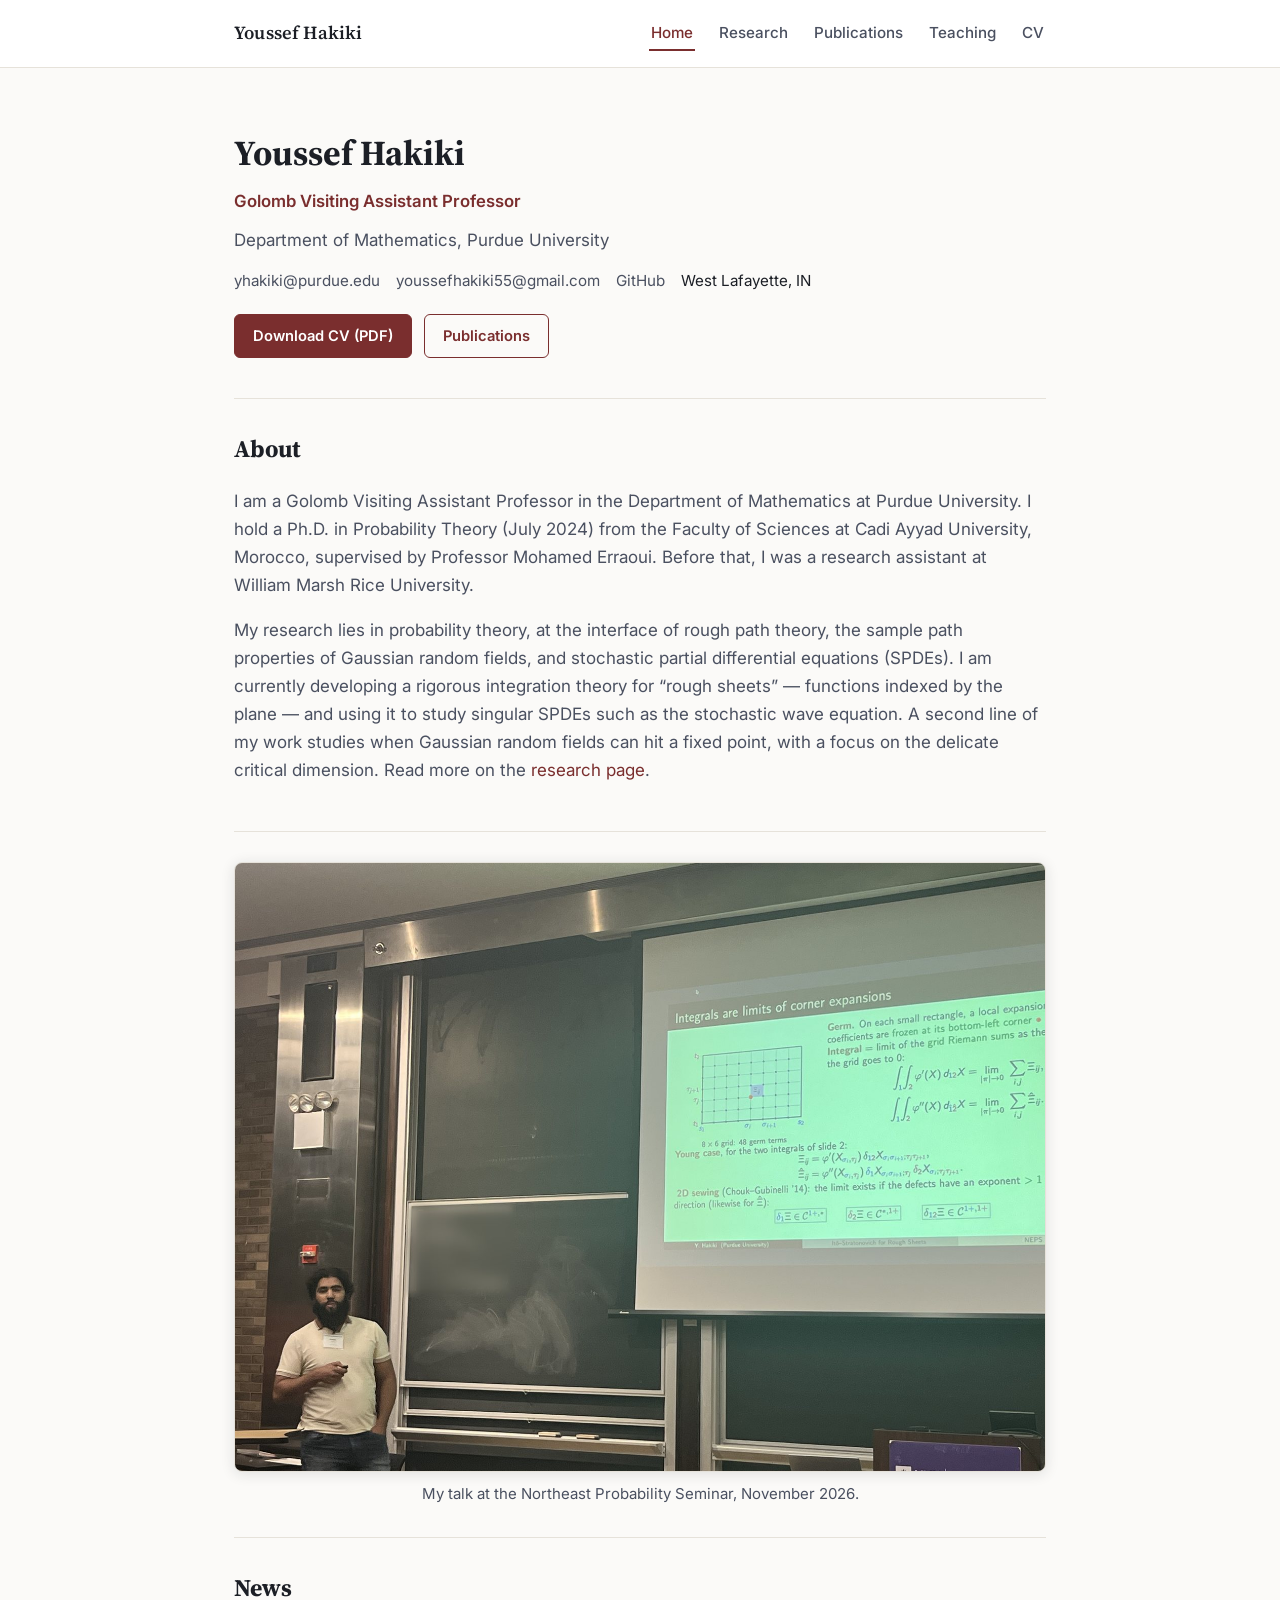
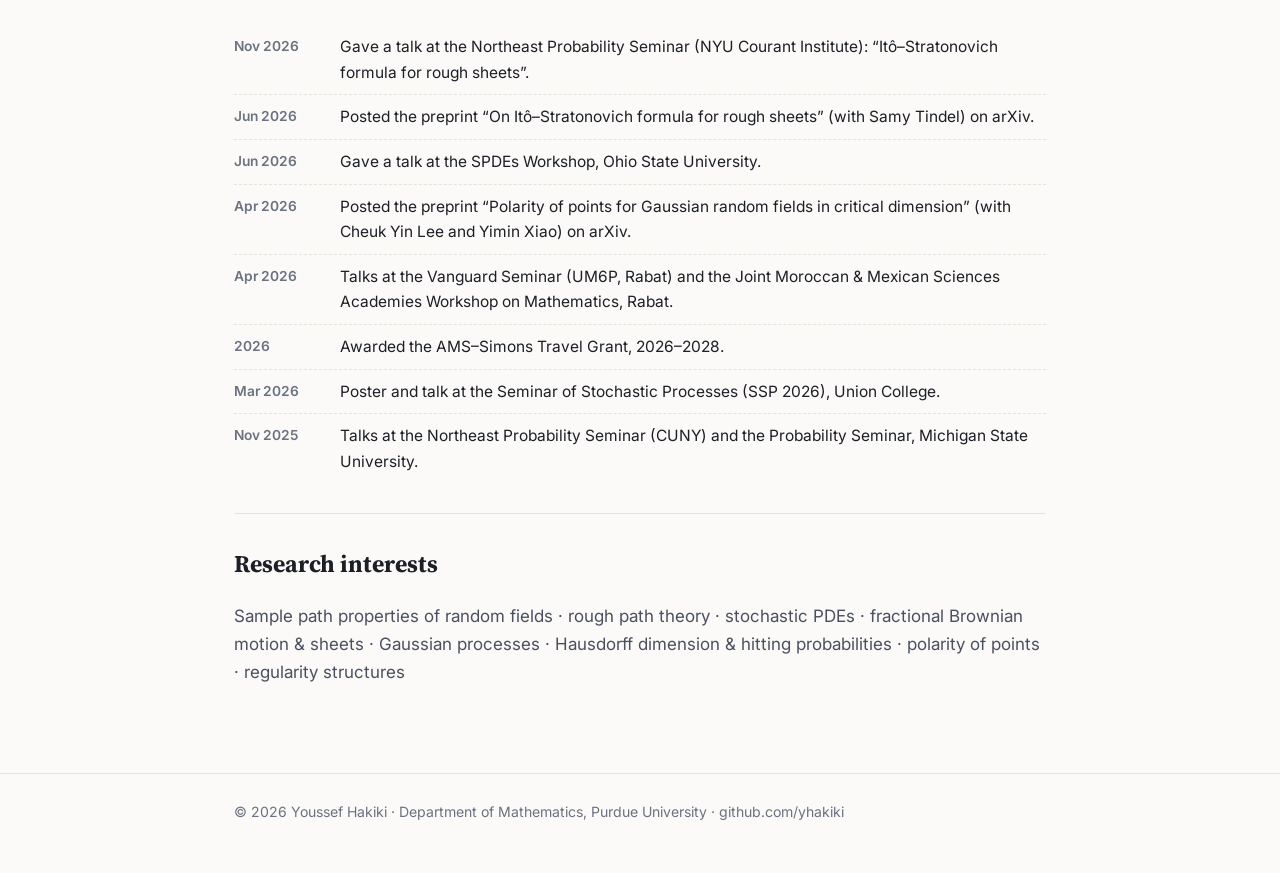
==== index.html @ 175a27c0 "Blur Wi-Fi note in talk photo; list only M. Erraoui as advisor on home and CV pages Co-Authored-By: " ====
<!DOCTYPE html>
<html lang="en">
<head>
<meta charset="UTF-8">
<meta name="viewport" content="width=device-width, initial-scale=1.0">
<title>Youssef Hakiki</title>
<meta name="description" content="Youssef Hakiki — Golomb Visiting Assistant Professor, Department of Mathematics, Purdue University. Probability theory: rough paths, Gaussian random fields, stochastic PDEs.">
<link rel="icon" href="data:image/svg+xml,%3Csvg xmlns='http://www.w3.org/2000/svg' viewBox='0 0 100 100'%3E%3Ctext y='.9em' font-size='90'%3E%CE%A9%3C/text%3E%3C/svg%3E">
<link rel="preconnect" href="https://fonts.googleapis.com">
<link rel="preconnect" href="https://fonts.gstatic.com" crossorigin>
<link href="https://fonts.googleapis.com/css2?family=Inter:wght@400;500;600;700&family=Source+Serif+4:wght@500;600;700&display=swap" rel="stylesheet">
<link rel="stylesheet" href="assets/style.css">
</head>
<body> 

<header class="site">
  <div class="nav-inner">
    <div class="name">Youssef Hakiki</div>
    <nav class="links">
      <a href="index.html" class="active">Home</a>
      <a href="research.html">Research</a>
      <a href="publications.html">Publications</a>
      <a href="teaching.html">Teaching</a>
      <a href="cv.html">CV</a>
    </nav>
  </div>
</header>

<div class="wrap">

  <section class="hero">
    <div class="hero-grid">
      <div class="hero-text">
        <h1>Youssef Hakiki</h1>
        <div class="role">Golomb Visiting Assistant Professor</div>
        <div class="institution">Department of Mathematics, Purdue University</div>
        <div class="contact-row">
          <a href="mailto:yhakiki@purdue.edu">yhakiki@purdue.edu</a>
          <a href="mailto:youssefhakiki55@gmail.com">youssefhakiki55@gmail.com</a>
          <a href="https://github.com/yhakiki" target="_blank" rel="noopener">GitHub</a>
          <span>West Lafayette, IN</span>
        </div>
        <div class="btn-row">
          <a class="btn primary" href="assets/CV_Youssef_Hakiki.pdf" target="_blank" rel="noopener">Download CV (PDF)</a>
          <a class="btn ghost" href="publications.html">Publications</a>
        </div>
      </div>
    </div>
  </section>

  <section class="block">
    <h2 class="section-title">About</h2>
    <p>
      I am a Golomb Visiting Assistant Professor in the Department of Mathematics at Purdue
      University. I hold a Ph.D. in Probability Theory (July 2024) from the Faculty of Sciences
      at Cadi Ayyad University, Morocco, supervised by Professor Mohamed Erraoui. Before that, I was a research assistant at William Marsh Rice University.
    </p>
    <p>
      My research lies in probability theory, at the interface of rough path theory, the sample
      path properties of Gaussian random fields, and stochastic partial differential equations
      (SPDEs). I am currently developing a rigorous integration theory for &ldquo;rough
      sheets&rdquo; &mdash; functions indexed by the plane &mdash; and using it to study singular
      SPDEs such as the stochastic wave equation. A second line of my work studies when Gaussian
      random fields can hit a fixed point, with a focus on the delicate critical dimension.
      Read more on the <a href="research.html">research page</a>.
    </p>
  </section>

  <section class="block">
    <figure class="talk-photo">
      <img src="assets/talk_nepsem_2026.jpg" alt="Youssef Hakiki giving a talk at the Northeast Probability Seminar, with his slides on the It&ocirc;&ndash;Stratonovich formula for rough sheets projected next to him" width="1600" height="1200" loading="lazy">
      <figcaption>My talk at the Northeast Probability Seminar, November 2026.</figcaption>
    </figure>
  </section>

  <section class="block">
    <h2 class="section-title">News</h2>
    <ul class="news">
      <li><span class="date">Nov 2026</span><span>Gave a talk at the Northeast Probability Seminar (NYU Courant Institute): &ldquo;It&ocirc;&ndash;Stratonovich formula for rough sheets&rdquo;.</span></li>
      <li><span class="date">Jun 2026</span><span>Posted the preprint &ldquo;On It&ocirc;&ndash;Stratonovich formula for rough sheets&rdquo; (with Samy Tindel) on arXiv.</span></li>
      <li><span class="date">Jun 2026</span><span>Gave a talk at the SPDEs Workshop, Ohio State University.</span></li>
      <li><span class="date">Apr 2026</span><span>Posted the preprint &ldquo;Polarity of points for Gaussian random fields in critical dimension&rdquo; (with Cheuk Yin Lee and Yimin Xiao) on arXiv.</span></li>
      <li><span class="date">Apr 2026</span><span>Talks at the Vanguard Seminar (UM6P, Rabat) and the Joint Moroccan &amp; Mexican Sciences Academies Workshop on Mathematics, Rabat.</span></li>
      <li><span class="date">2026</span><span>Awarded the AMS&ndash;Simons Travel Grant, 2026&ndash;2028.</span></li>
      <li><span class="date">Mar 2026</span><span>Poster and talk at the Seminar of Stochastic Processes (SSP 2026), Union College.</span></li>
      <li><span class="date">Nov 2025</span><span>Talks at the Northeast Probability Seminar (CUNY) and the Probability Seminar, Michigan State University.</span></li>
    </ul>
  </section>

  <section class="block">
    <h2 class="section-title">Research interests</h2>
    <p>
      Sample path properties of random fields &middot; rough path theory &middot; stochastic
      PDEs &middot; fractional Brownian motion &amp; sheets &middot; Gaussian processes &middot;
      Hausdorff dimension &amp; hitting probabilities &middot; polarity of points &middot;
      regularity structures
    </p>
  </section>

</div>

<footer class="site">
  <div class="wrap">
    &copy; 2026 Youssef Hakiki &middot; Department of Mathematics, Purdue University &middot;
    <a href="https://github.com/yhakiki" target="_blank" rel="noopener">github.com/yhakiki</a>
  </div>
</footer>

</body>
</html>
---- assets/style.css ----
:root {
  --ink: #1c1f26;
  --ink-soft: #4a5060;
  --muted: #6b7280;
  --accent: #7a2e2e;
  --accent-soft: #a34848;
  --bg: #fbfaf8;
  --bg-panel: #ffffff;
  --border: #e6e2da;
  --serif: "Source Serif 4", Georgia, "Times New Roman", serif;
  --sans: "Inter", -apple-system, BlinkMacSystemFont, "Segoe UI", Roboto, Helvetica, Arial, sans-serif;
  --max-w: 860px;
}

* { box-sizing: border-box; }

html { scroll-behavior: smooth; }

body {
  margin: 0;
  background: var(--bg);
  color: var(--ink);
  font-family: var(--sans);
  font-size: 17px;
  line-height: 1.65;
  -webkit-font-smoothing: antialiased;
}

a { color: var(--accent); text-decoration: none; }
a:hover { text-decoration: underline; }

.wrap {
  max-width: var(--max-w);
  margin: 0 auto;
  padding: 0 24px;
}

/* ---- Header / nav ---- */
header.site {
  border-bottom: 1px solid var(--border);
  background: var(--bg-panel);
  position: sticky;
  top: 0;
  z-index: 10;
}

.nav-inner {
  max-width: var(--max-w);
  margin: 0 auto;
  padding: 16px 24px;
  display: flex;
  align-items: center;
  justify-content: space-between;
  flex-wrap: wrap;
  gap: 10px;
}

.nav-inner .name {
  font-family: var(--serif);
  font-weight: 600;
  font-size: 1.15rem;
  color: var(--ink);
  letter-spacing: 0.01em;
}

nav.links {
  display: flex;
  gap: 22px;
  flex-wrap: wrap;
}

nav.links a {
  color: var(--ink-soft);
  font-size: 0.95rem;
  font-weight: 500;
  padding: 4px 2px;
  border-bottom: 2px solid transparent;
}

nav.links a:hover,
nav.links a.active {
  color: var(--accent);
  text-decoration: none;
  border-bottom: 2px solid var(--accent);
}

/* ---- Hero ---- */
.hero {
  padding: 56px 0 40px;
}

.hero-grid {
  display: flex;
  gap: 36px;
  align-items: center;
  flex-wrap: wrap;
}

.hero-photo {
  width: 168px;
  height: 168px;
  border-radius: 50%;
  object-fit: cover;
  border: 3px solid var(--bg-panel);
  box-shadow: 0 2px 14px rgba(28, 31, 38, 0.12);
  flex-shrink: 0;
  background: #eee3d8;
}

.hero-text h1 {
  font-family: var(--serif);
  font-size: 2.2rem;
  margin: 0 0 6px;
  color: var(--ink);
}

.hero-text .role {
  color: var(--accent);
  font-weight: 600;
  font-size: 1.05rem;
  margin-bottom: 10px;
}

.hero-text .institution {
  color: var(--ink-soft);
  margin-bottom: 14px;
}

.contact-row {
  display: flex;
  gap: 16px;
  flex-wrap: wrap;
  font-size: 0.95rem;
}

.contact-row a { color: var(--ink-soft); border-bottom: 1px solid transparent; }
.contact-row a:hover { color: var(--accent); text-decoration: none; border-bottom: 1px solid var(--accent); }

/* ---- Sections ---- */
section.block {
  padding: 30px 0;
  border-top: 1px solid var(--border);
}

section.block:first-of-type { border-top: none; }

h2.section-title {
  font-family: var(--serif);
  font-size: 1.5rem;
  color: var(--ink);
  margin: 0 0 18px;
}

h3.sub-title {
  font-family: var(--serif);
  font-size: 1.15rem;
  color: var(--ink);
  margin: 26px 0 10px;
}

p { color: var(--ink-soft); }

/* ---- News list ---- */
ul.news {
  list-style: none;
  padding: 0;
  margin: 0;
}

ul.news li {
  display: flex;
  gap: 14px;
  padding: 9px 0;
  border-bottom: 1px dashed var(--border);
  font-size: 0.97rem;
}

ul.news li:last-child { border-bottom: none; }

ul.news .date {
  flex-shrink: 0;
  width: 92px;
  color: var(--muted);
  font-size: 0.86rem;
  font-weight: 600;
  padding-top: 1px;
}

/* ---- Buttons ---- */
.btn-row { display: flex; gap: 12px; margin-top: 20px; flex-wrap: wrap; }

.btn {
  display: inline-block;
  padding: 9px 18px;
  border-radius: 6px;
  font-weight: 600;
  font-size: 0.92rem;
  border: 1px solid var(--accent);
}

.btn.primary { background: var(--accent); color: #fff; }
.btn.primary:hover { background: var(--accent-soft); text-decoration: none; }

.btn.ghost { background: transparent; color: var(--accent); }
.btn.ghost:hover { background: #f5ece9; text-decoration: none; }

/* ---- Publication list ---- */
ol.pub-list, ul.plain-list {
  list-style: none;
  margin: 0;
  padding: 0;
}

.pub {
  padding: 16px 0;
  border-bottom: 1px solid var(--border);
}

.pub:last-child { border-bottom: none; }

.pub .pub-title {
  font-weight: 600;
  color: var(--ink);
  margin-bottom: 4px;
}

.pub .pub-meta {
  color: var(--muted);
  font-size: 0.92rem;
  margin-bottom: 6px;
}

.pub .pub-links a {
  font-size: 0.88rem;
  margin-right: 14px;
  font-weight: 600;
}

.tag {
  display: inline-block;
  font-size: 0.72rem;
  font-weight: 700;
  text-transform: uppercase;
  letter-spacing: 0.04em;
  padding: 2px 8px;
  border-radius: 10px;
  margin-right: 8px;
  vertical-align: middle;
}

.tag.preprint { background: #f1e6d8; color: #8a5a1f; }
.tag.published { background: #e4ede2; color: #3f6b3a; }
.tag.accepted { background: #e3e8f3; color: #35508f; }

/* ---- Entry (teaching / education / positions) ---- */
.entry {
  display: flex;
  justify-content: space-between;
  gap: 18px;
  padding: 14px 0;
  border-bottom: 1px solid var(--border);
  flex-wrap: wrap;
}

.entry:last-child { border-bottom: none; }

.entry .entry-main .title { font-weight: 600; color: var(--ink); }
.entry .entry-main .place { color: var(--ink-soft); font-size: 0.95rem; }
.entry .entry-when {
  color: var(--muted);
  font-size: 0.88rem;
  white-space: nowrap;
  padding-top: 2px;
}

/* ---- CV embed ---- */
.cv-embed {
  width: 100%;
  height: 78vh;
  border: 1px solid var(--border);
  border-radius: 8px;
  margin-top: 18px;
  background: #fff;
}

.cv-note {
  font-size: 0.88rem;
  color: var(--muted);
  margin-top: 10px;
}

/* ---- Footer ---- */
footer.site {
  border-top: 1px solid var(--border);
  margin-top: 40px;
  padding: 26px 0 50px;
  color: var(--muted);
  font-size: 0.88rem;
}

footer.site a { color: var(--muted); }
footer.site a:hover { color: var(--accent); }

/* ---- Responsive ---- */
@media (max-width: 600px) {
  .hero-grid { flex-direction: column; align-items: flex-start; text-align: left; }
  .nav-inner { flex-direction: column; align-items: flex-start; }
  nav.links { gap: 14px; }
  .entry { flex-direction: column; gap: 2px; }
}

/* Talk photo on the home page */
.talk-photo { margin: 0; }
.talk-photo img {
  display: block;
  width: 100%;
  height: auto;
  border-radius: 8px;
  border: 1px solid var(--border);
  box-shadow: 0 2px 14px rgba(28, 31, 38, 0.12);
  background: #eee3d8;
}
.talk-photo figcaption {
  margin-top: 10px;
  font-size: 15px;
  color: var(--ink-soft);
  text-align: center;
}
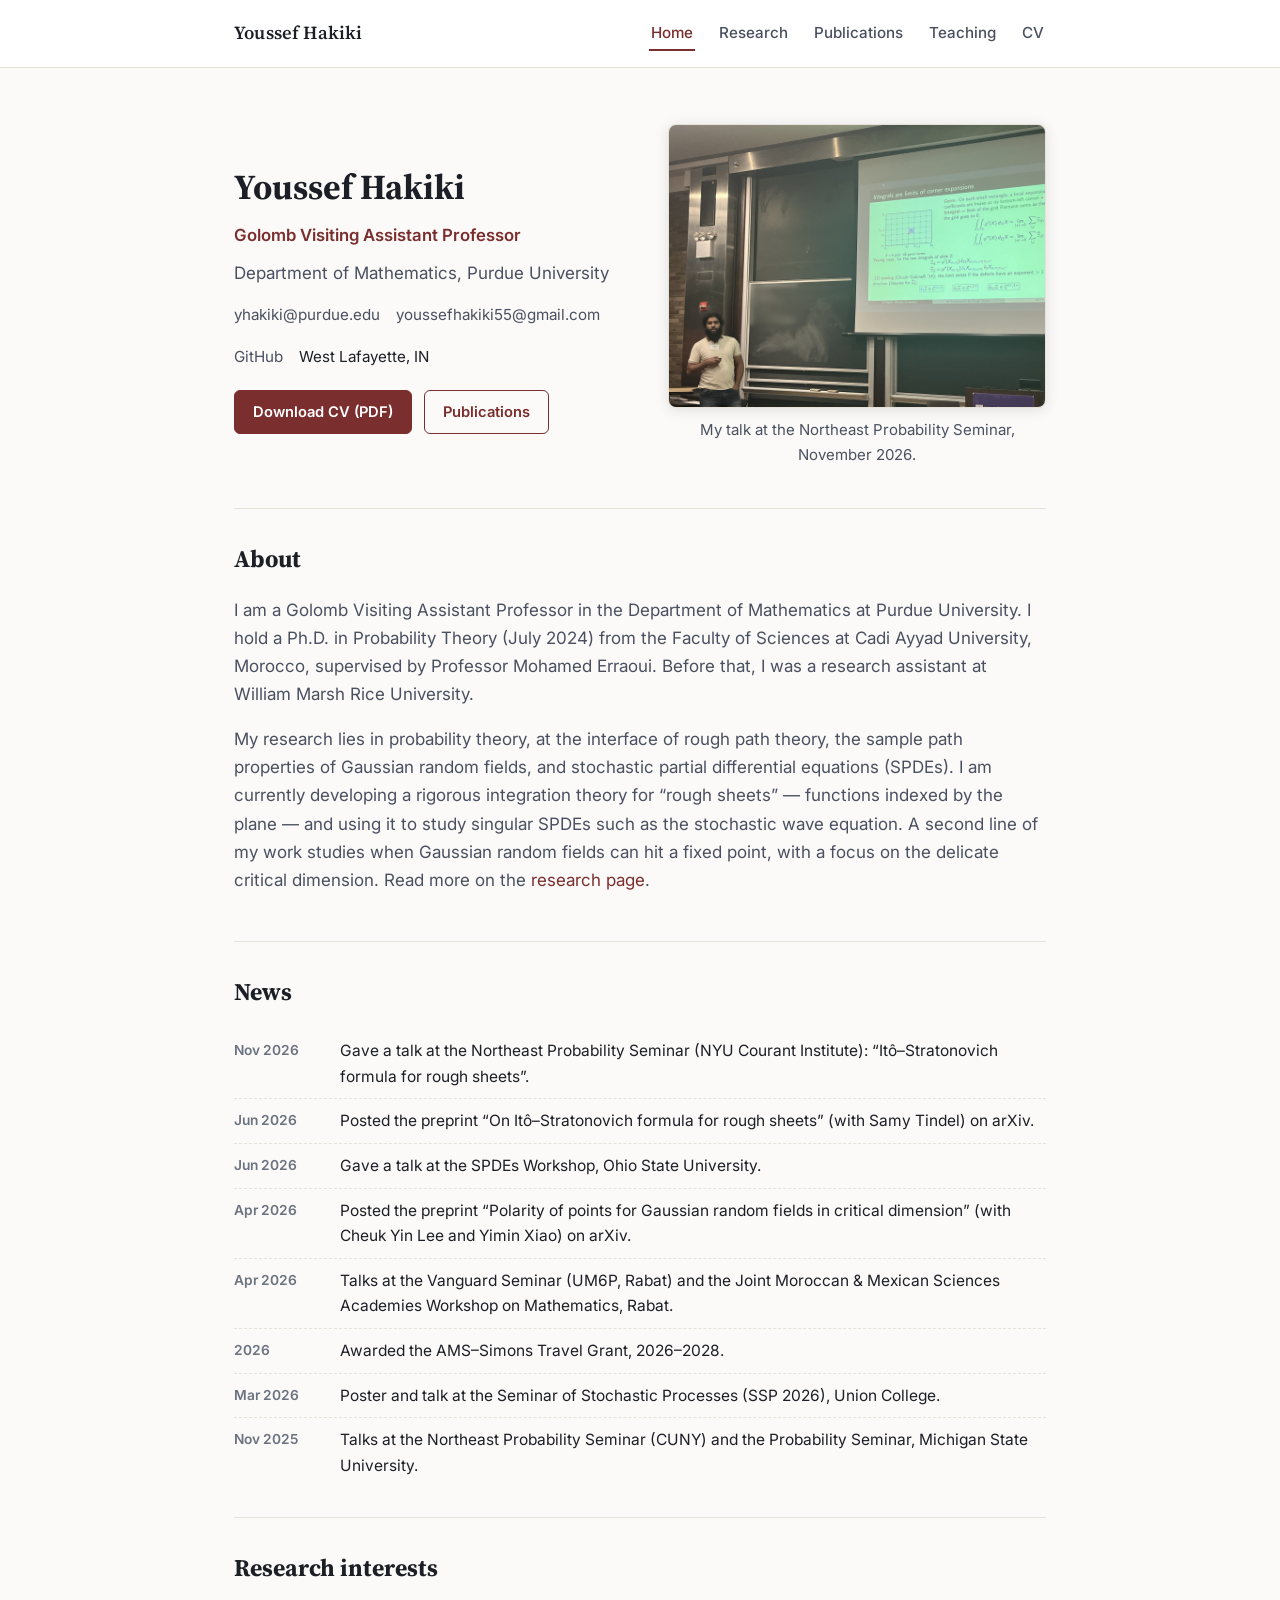
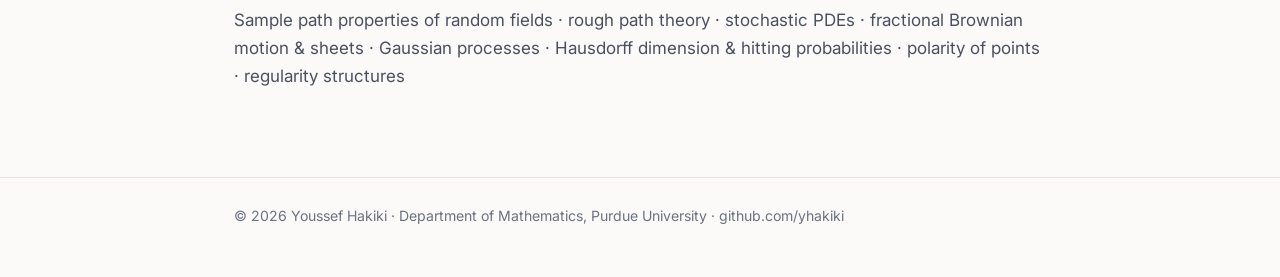
==== commit ee56c2fd: "Move talk photo to the top of the home page; ignore .DS_Store The photo sits beside the name on wide" ====
--- a/index.html
+++ b/index.html
@@ -45,6 +45,10 @@
           <a class="btn ghost" href="publications.html">Publications</a>
         </div>
       </div>
+      <figure class="talk-photo">
+        <img src="assets/talk_nepsem_2026.jpg" alt="Youssef Hakiki giving a talk at the Northeast Probability Seminar, with his slides on the It&ocirc;&ndash;Stratonovich formula for rough sheets projected next to him" width="1600" height="1200" fetchpriority="high">
+        <figcaption>My talk at the Northeast Probability Seminar, November 2026.</figcaption>
+      </figure>
     </div>
   </section>
 
@@ -64,13 +68,6 @@
       random fields can hit a fixed point, with a focus on the delicate critical dimension.
       Read more on the <a href="research.html">research page</a>.
     </p>
-  </section>
-
-  <section class="block">
-    <figure class="talk-photo">
-      <img src="assets/talk_nepsem_2026.jpg" alt="Youssef Hakiki giving a talk at the Northeast Probability Seminar, with his slides on the It&ocirc;&ndash;Stratonovich formula for rough sheets projected next to him" width="1600" height="1200" loading="lazy">
-      <figcaption>My talk at the Northeast Probability Seminar, November 2026.</figcaption>
-    </figure>
   </section>
 
   <section class="block">
--- a/assets/style.css
+++ b/assets/style.css
@@ -309,8 +309,16 @@
   .entry { flex-direction: column; gap: 2px; }
 }
 
-/* Talk photo on the home page */
-.talk-photo { margin: 0; }
+/* Talk photo on the home page: beside the name on wide screens, above it on phones,
+   so it is visible on the first screen without scrolling */
+.hero-text { flex: 1 1 320px; min-width: 0; }
+.talk-photo { margin: 0; flex: 1 1 300px; max-width: 380px; }
+@media (max-width: 600px) {
+  .hero { padding-top: 28px; }
+  .hero-grid { gap: 24px; }
+  .hero-text { flex-basis: auto; }
+  .talk-photo { order: -1; max-width: 100%; width: 100%; flex-basis: auto; }
+}
 .talk-photo img {
   display: block;
   width: 100%;
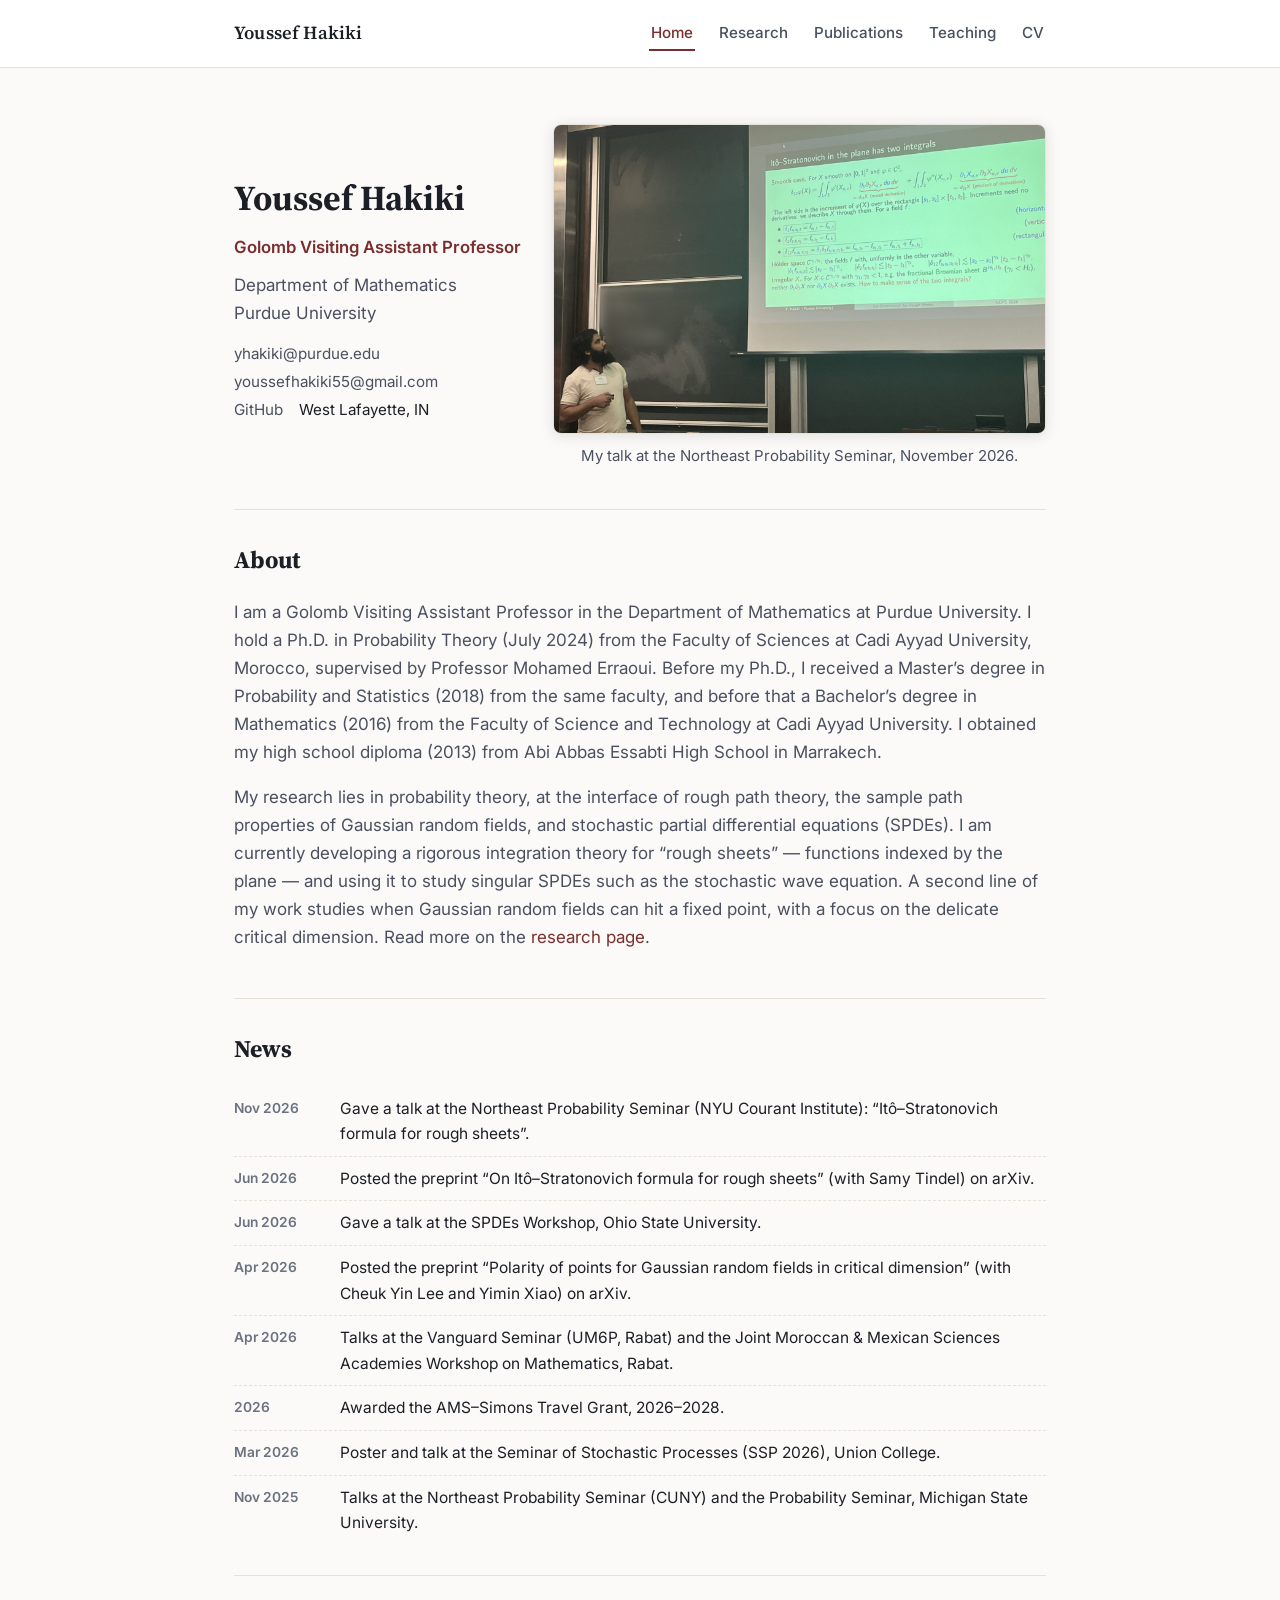
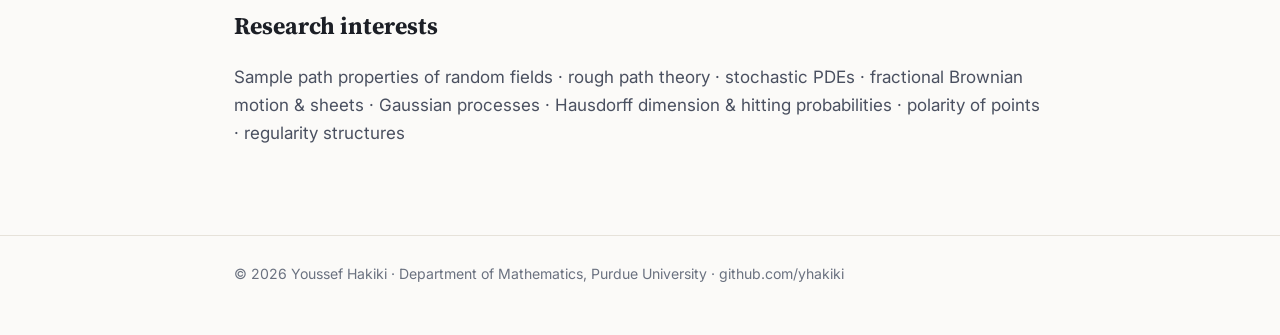
==== commit fe33acf3: "Crop and enlarge home page talk photo; simplify hero text; rewrite About education history Photo cro" ====
--- a/index.html
+++ b/index.html
@@ -33,20 +33,18 @@
       <div class="hero-text">
         <h1>Youssef Hakiki</h1>
         <div class="role">Golomb Visiting Assistant Professor</div>
-        <div class="institution">Department of Mathematics, Purdue University</div>
-        <div class="contact-row">
+        <div class="institution">Department of Mathematics<br>Purdue University</div>
+        <div class="contact-row contact-stack">
           <a href="mailto:yhakiki@purdue.edu">yhakiki@purdue.edu</a>
           <a href="mailto:youssefhakiki55@gmail.com">youssefhakiki55@gmail.com</a>
-          <a href="https://github.com/yhakiki" target="_blank" rel="noopener">GitHub</a>
-          <span>West Lafayette, IN</span>
-        </div>
-        <div class="btn-row">
-          <a class="btn primary" href="assets/CV_Youssef_Hakiki.pdf" target="_blank" rel="noopener">Download CV (PDF)</a>
-          <a class="btn ghost" href="publications.html">Publications</a>
+          <div class="contact-line">
+            <a href="https://github.com/yhakiki" target="_blank" rel="noopener">GitHub</a>
+            <span>West Lafayette, IN</span>
+          </div>
         </div>
       </div>
       <figure class="talk-photo">
-        <img src="assets/talk_nepsem_2026.jpg" alt="Youssef Hakiki giving a talk at the Northeast Probability Seminar, with his slides on the It&ocirc;&ndash;Stratonovich formula for rough sheets projected next to him" width="1600" height="1200" fetchpriority="high">
+        <img src="assets/talk_nepsem_2026.jpg" alt="Youssef Hakiki giving a talk at the Northeast Probability Seminar, with his slides on the It&ocirc;&ndash;Stratonovich formula for rough sheets projected next to him" width="1600" height="1004" fetchpriority="high">
         <figcaption>My talk at the Northeast Probability Seminar, November 2026.</figcaption>
       </figure>
     </div>
@@ -57,7 +55,11 @@
     <p>
       I am a Golomb Visiting Assistant Professor in the Department of Mathematics at Purdue
       University. I hold a Ph.D. in Probability Theory (July 2024) from the Faculty of Sciences
-      at Cadi Ayyad University, Morocco, supervised by Professor Mohamed Erraoui. Before that, I was a research assistant at William Marsh Rice University.
+      at Cadi Ayyad University, Morocco, supervised by Professor Mohamed Erraoui. Before my Ph.D.,
+      I received a Master&rsquo;s degree in Probability and Statistics (2018) from the same faculty,
+      and before that a Bachelor&rsquo;s degree in Mathematics (2016) from the Faculty of Science and
+      Technology at Cadi Ayyad University. I obtained my high school diploma (2013) from Abi Abbas
+      Essabti High School in Marrakech.
     </p>
     <p>
       My research lies in probability theory, at the interface of rough path theory, the sample
--- a/assets/style.css
+++ b/assets/style.css
@@ -311,13 +311,15 @@
 
 /* Talk photo on the home page: beside the name on wide screens, above it on phones,
    so it is visible on the first screen without scrolling */
-.hero-text { flex: 1 1 320px; min-width: 0; }
-.talk-photo { margin: 0; flex: 1 1 300px; max-width: 380px; }
-@media (max-width: 600px) {
+.hero-grid { flex-wrap: nowrap; gap: 32px; }
+.hero-text { flex: 0 0 auto; }
+.talk-photo { margin: 0; flex: 1 1 0; min-width: 0; }
+.contact-stack { flex-direction: column; align-items: flex-start; gap: 2px; }
+.contact-line { display: flex; gap: 16px; flex-wrap: wrap; }
+@media (max-width: 680px) {
   .hero { padding-top: 28px; }
-  .hero-grid { gap: 24px; }
-  .hero-text { flex-basis: auto; }
-  .talk-photo { order: -1; max-width: 100%; width: 100%; flex-basis: auto; }
+  .hero-grid { flex-direction: column; align-items: flex-start; gap: 24px; }
+  .talk-photo { order: -1; width: 100%; flex: none; }
 }
 .talk-photo img {
   display: block;
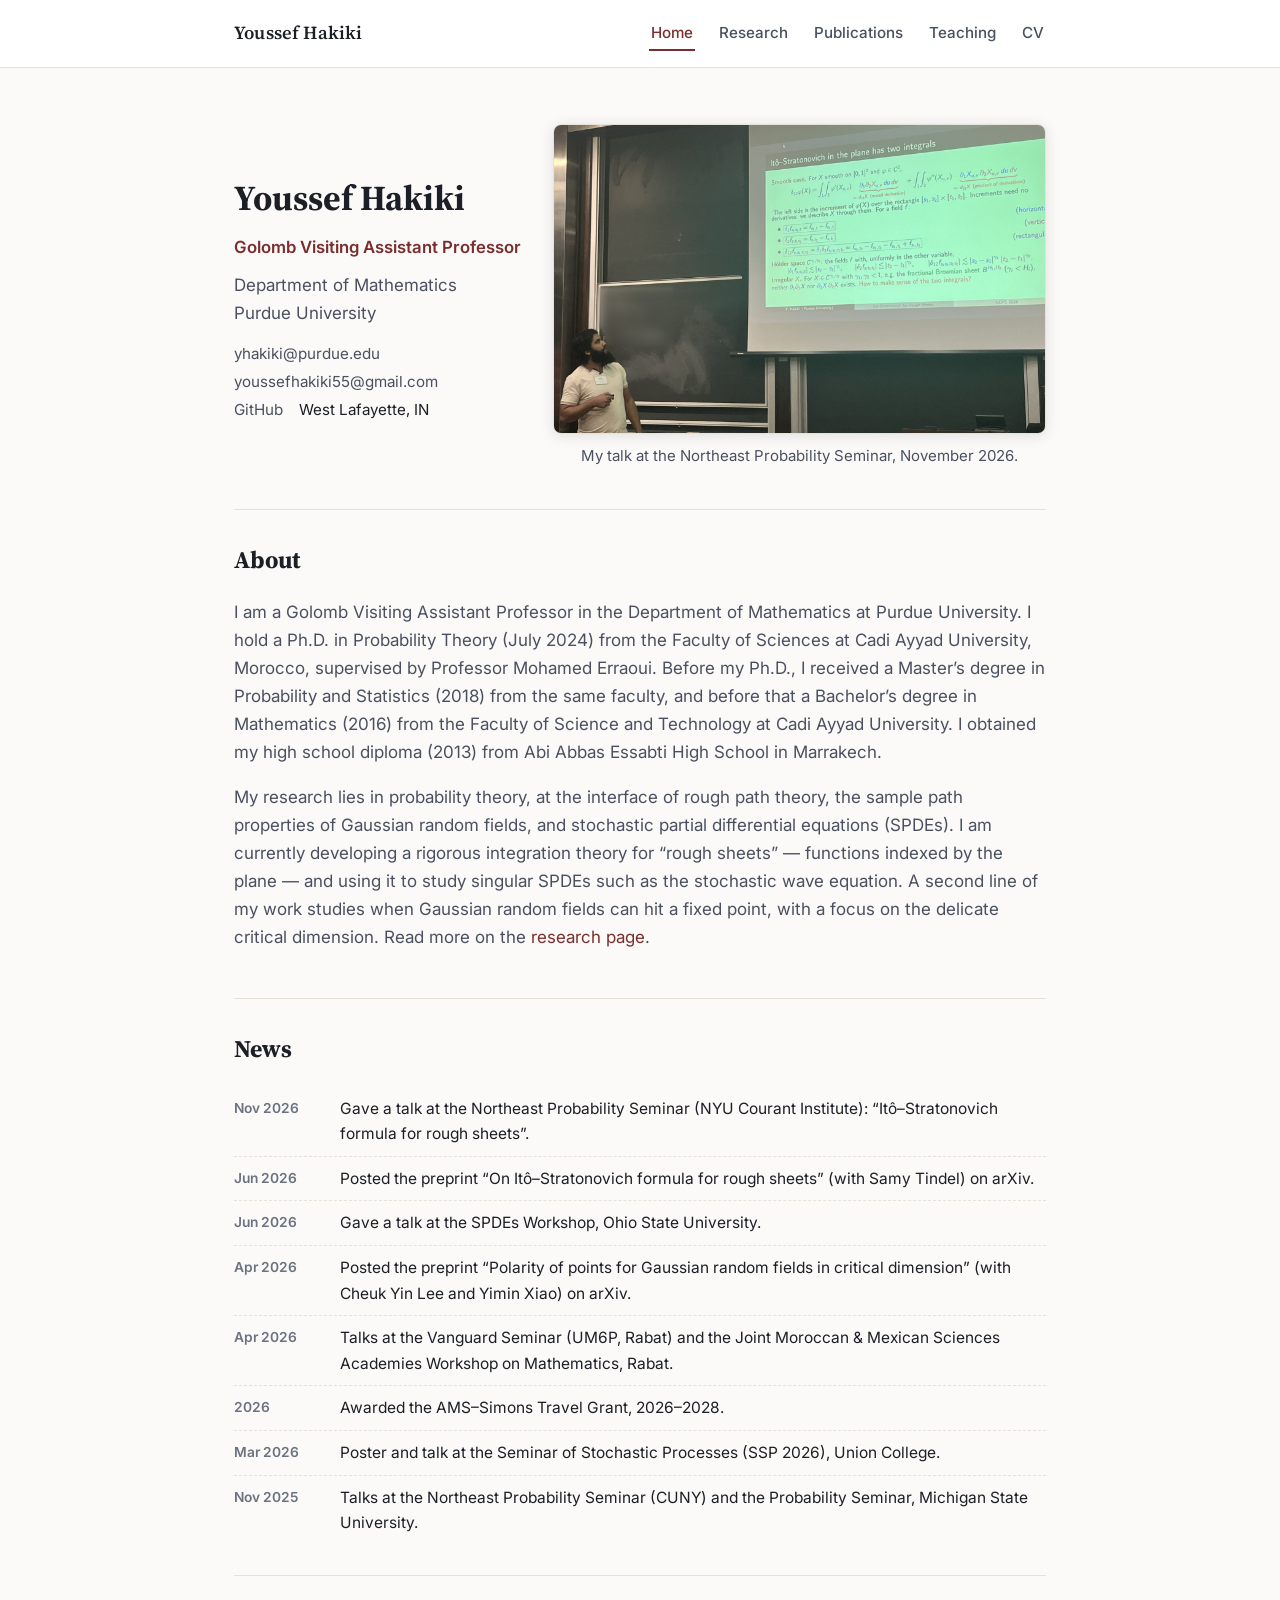
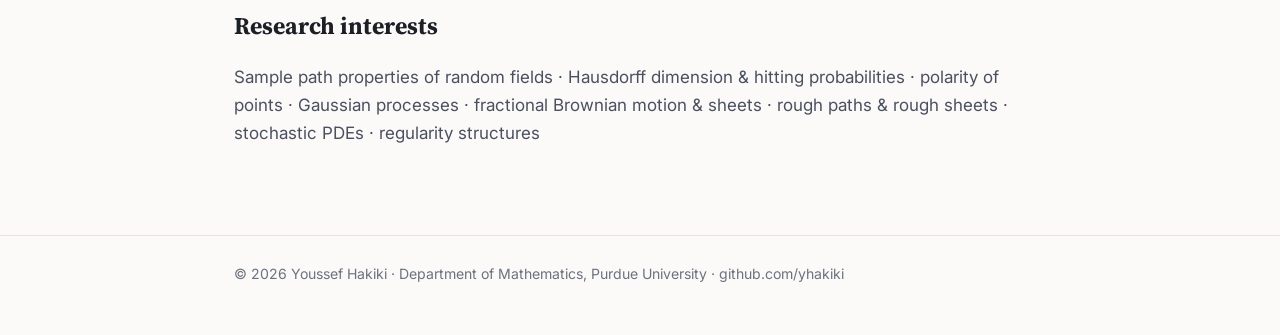
==== commit 5ce68c8d: "Reorder research interests on the home page Co-Authored-By: Claude Opus 5.5 <noreply@anthropic.com>" ====
--- a/index.html
+++ b/index.html
@@ -89,10 +89,10 @@
   <section class="block">
     <h2 class="section-title">Research interests</h2>
     <p>
-      Sample path properties of random fields &middot; rough path theory &middot; stochastic
-      PDEs &middot; fractional Brownian motion &amp; sheets &middot; Gaussian processes &middot;
-      Hausdorff dimension &amp; hitting probabilities &middot; polarity of points &middot;
-      regularity structures
+      Sample path properties of random fields &middot; Hausdorff dimension &amp; hitting
+      probabilities &middot; polarity of points &middot; Gaussian processes &middot; fractional
+      Brownian motion &amp; sheets &middot; rough paths &amp; rough sheets &middot; stochastic
+      PDEs &middot; regularity structures
     </p>
   </section>
 
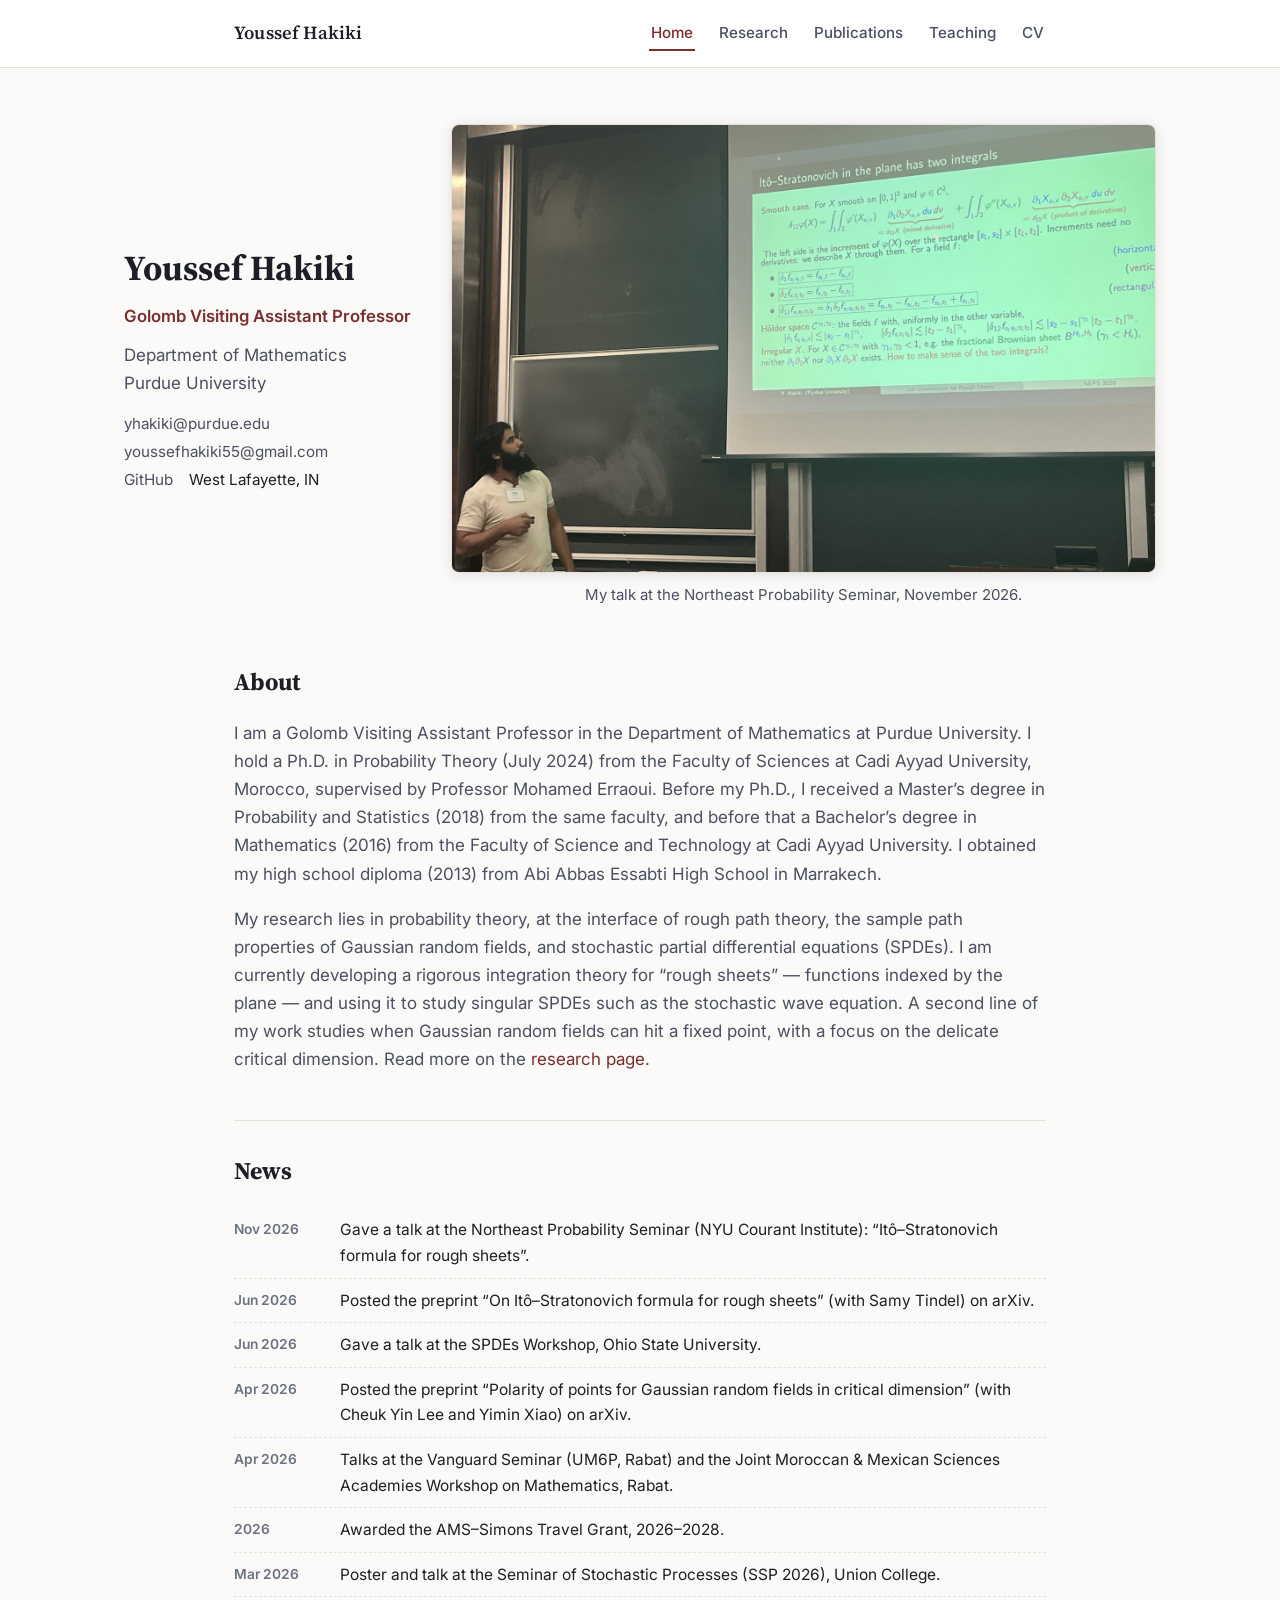
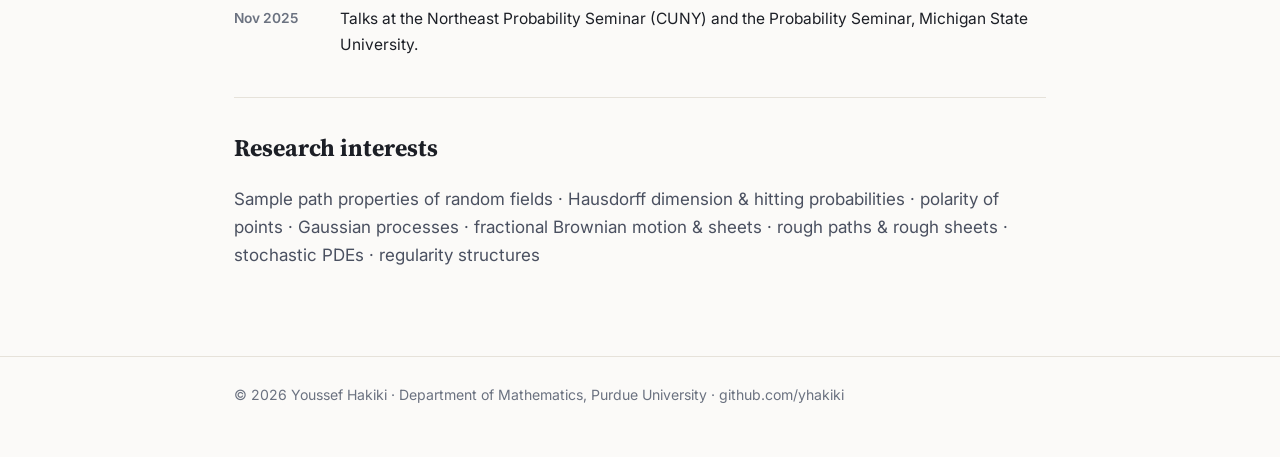
==== commit f81be680: "Use tighter crop of talk photo and widen the home page hero so the photo is larger Co-Authored-By: C" ====
--- a/index.html
+++ b/index.html
@@ -26,8 +26,7 @@
   </div>
 </header>
 
-<div class="wrap">
-
+<div class="wrap wrap-hero">
   <section class="hero">
     <div class="hero-grid">
       <div class="hero-text">
@@ -44,11 +43,14 @@
         </div>
       </div>
       <figure class="talk-photo">
-        <img src="assets/talk_nepsem_2026.jpg" alt="Youssef Hakiki giving a talk at the Northeast Probability Seminar, with his slides on the It&ocirc;&ndash;Stratonovich formula for rough sheets projected next to him" width="1600" height="1004" fetchpriority="high">
+        <img src="assets/talk_nepsem_2026.jpg" alt="Youssef Hakiki giving a talk at the Northeast Probability Seminar, with his slides on the It&ocirc;&ndash;Stratonovich formula for rough sheets projected next to him" width="1600" height="1017" fetchpriority="high">
         <figcaption>My talk at the Northeast Probability Seminar, November 2026.</figcaption>
       </figure>
     </div>
   </section>
+</div>
+
+<div class="wrap">
 
   <section class="block">
     <h2 class="section-title">About</h2>
--- a/assets/style.css
+++ b/assets/style.css
@@ -311,7 +311,9 @@
 
 /* Talk photo on the home page: beside the name on wide screens, above it on phones,
    so it is visible on the first screen without scrolling */
-.hero-grid { flex-wrap: nowrap; gap: 32px; }
+.wrap-hero { max-width: 1080px; }
+.hero { padding-bottom: 24px; }
+.hero-grid { flex-wrap: nowrap; gap: 40px; }
 .hero-text { flex: 0 0 auto; }
 .talk-photo { margin: 0; flex: 1 1 0; min-width: 0; }
 .contact-stack { flex-direction: column; align-items: flex-start; gap: 2px; }
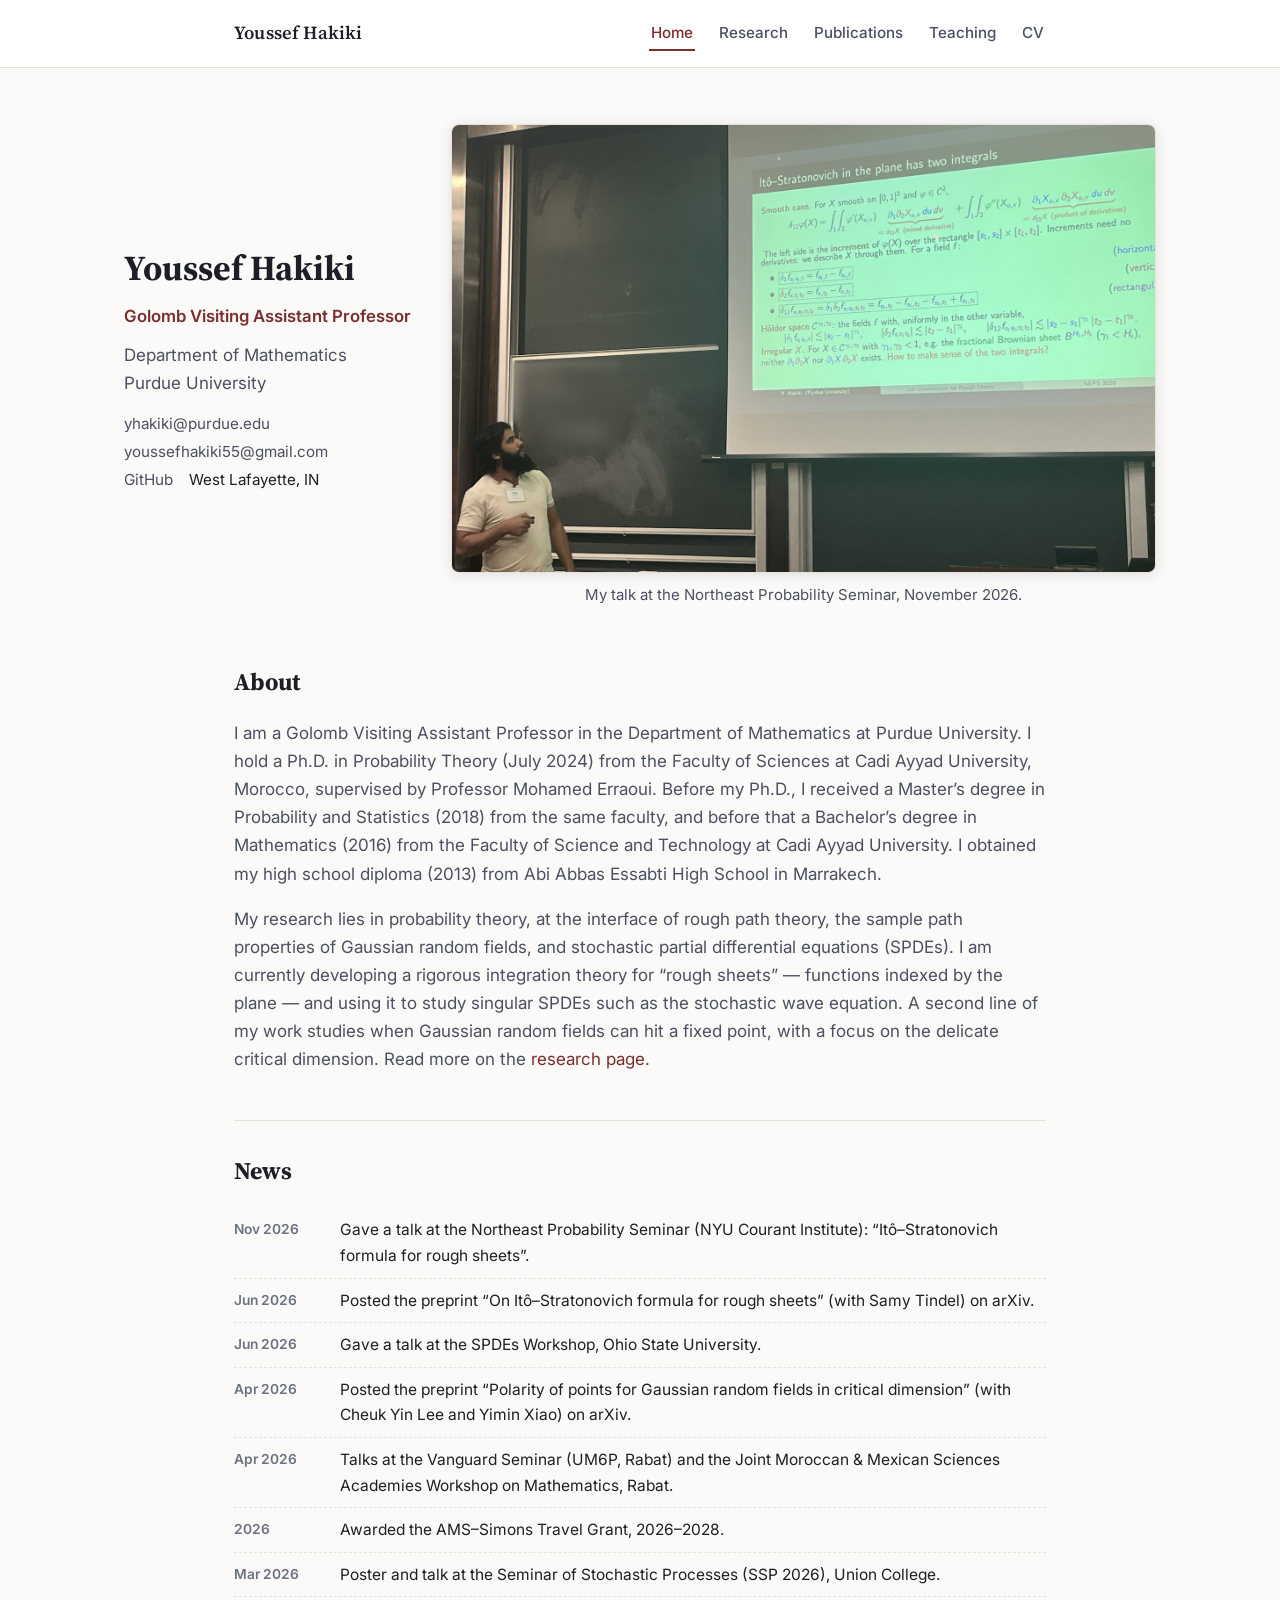
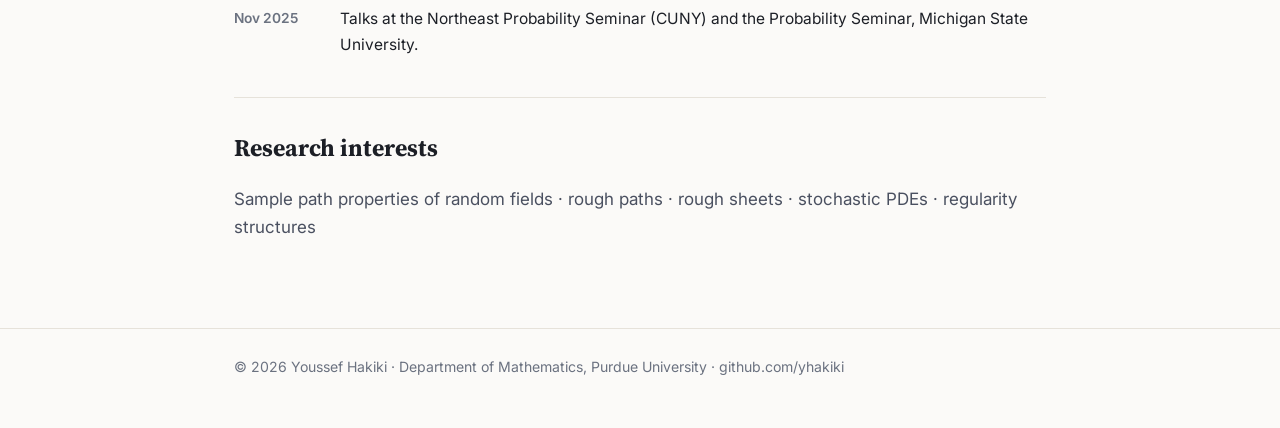
==== commit 62fe5081: "Shorten research interests on the home page Co-Authored-By: Claude Opus 5.5 <noreply@anthropic.com>" ====
--- a/index.html
+++ b/index.html
@@ -91,10 +91,8 @@
   <section class="block">
     <h2 class="section-title">Research interests</h2>
     <p>
-      Sample path properties of random fields &middot; Hausdorff dimension &amp; hitting
-      probabilities &middot; polarity of points &middot; Gaussian processes &middot; fractional
-      Brownian motion &amp; sheets &middot; rough paths &amp; rough sheets &middot; stochastic
-      PDEs &middot; regularity structures
+      Sample path properties of random fields &middot; rough paths &middot; rough sheets &middot;
+      stochastic PDEs &middot; regularity structures
     </p>
   </section>
 
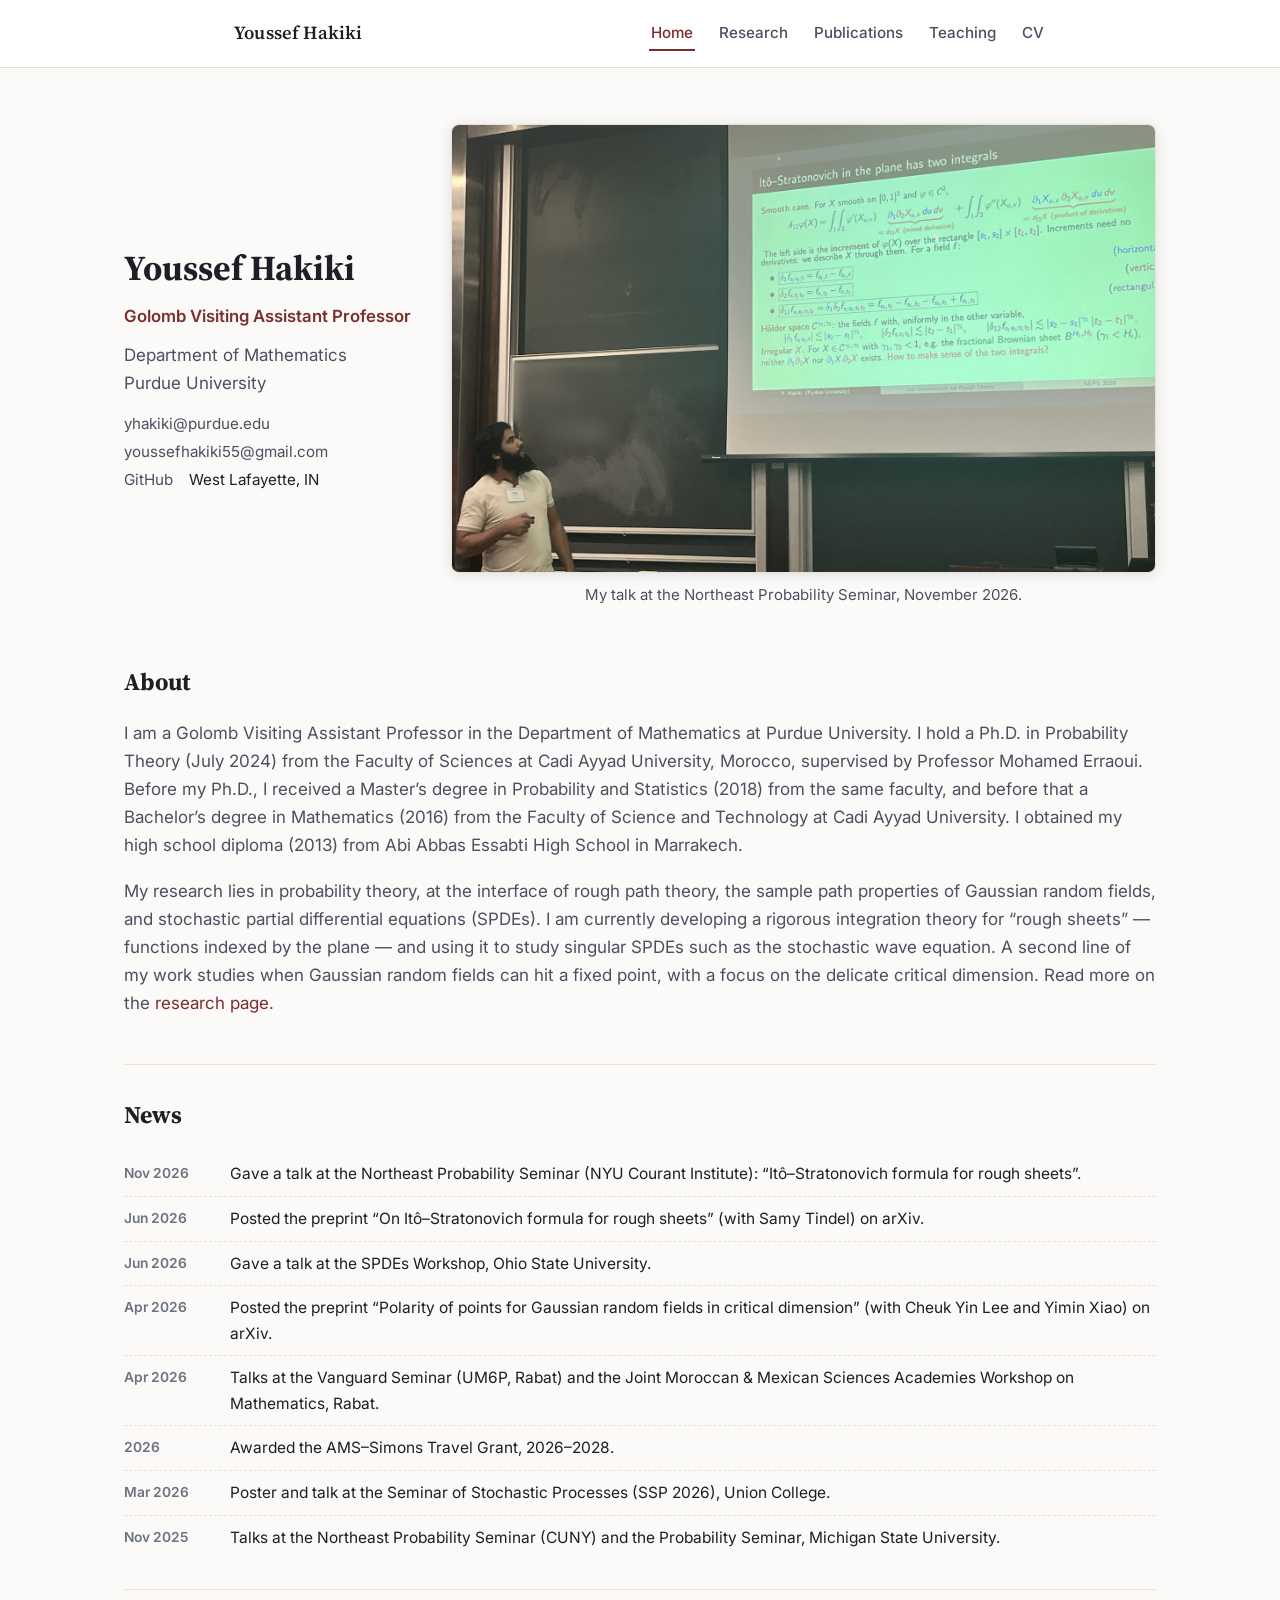
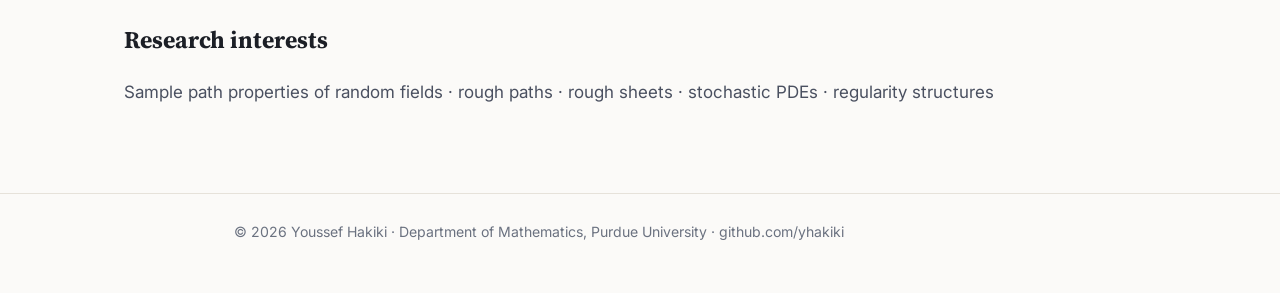
==== commit 04a7062b: "Widen About, News and Research interests on the home page to match the top section Co-Authored-By: C" ====
--- a/index.html
+++ b/index.html
@@ -50,7 +50,7 @@
   </section>
 </div>
 
-<div class="wrap">
+<div class="wrap wrap-hero">
 
   <section class="block">
     <h2 class="section-title">About</h2>
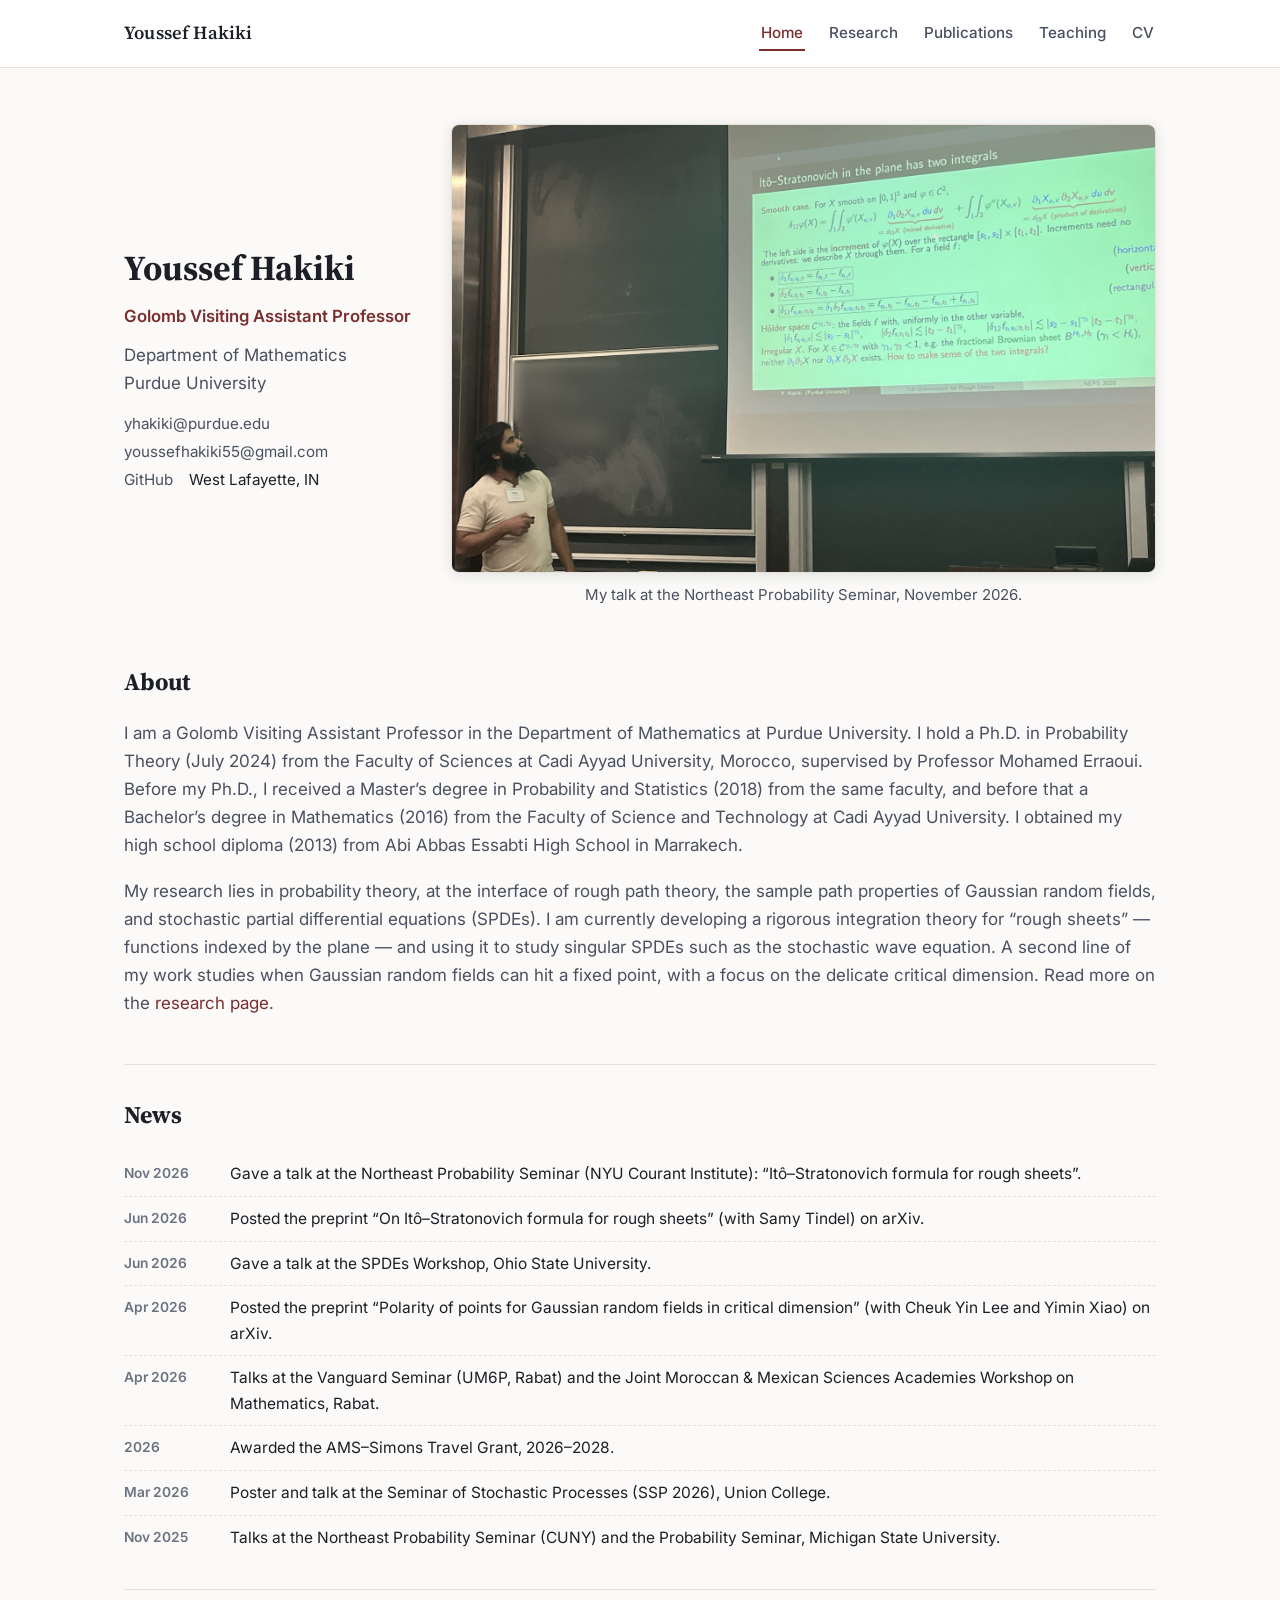
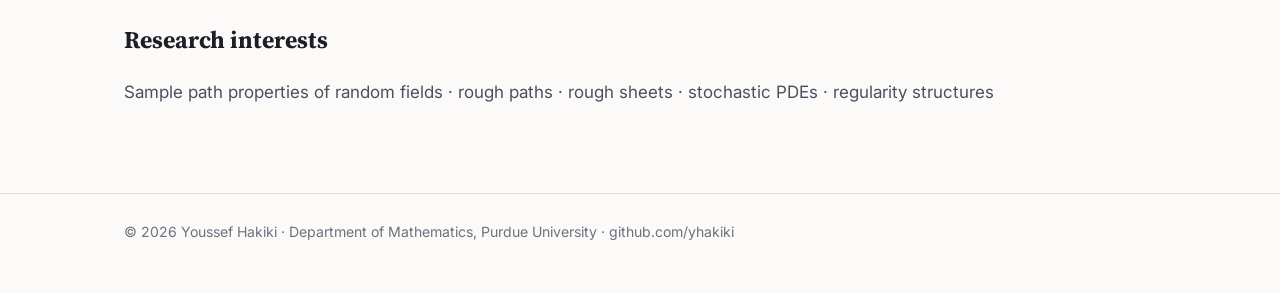
==== commit e26715e2: "Widen home page header bar and footer to match the content width Co-Authored-By: Claude Opus 5.5 <no" ====
--- a/index.html
+++ b/index.html
@@ -14,7 +14,7 @@
 <body> 
 
 <header class="site">
-  <div class="nav-inner">
+  <div class="nav-inner wrap-hero">
     <div class="name">Youssef Hakiki</div>
     <nav class="links">
       <a href="index.html" class="active">Home</a>
@@ -99,7 +99,7 @@
 </div>
 
 <footer class="site">
-  <div class="wrap">
+  <div class="wrap wrap-hero">
     &copy; 2026 Youssef Hakiki &middot; Department of Mathematics, Purdue University &middot;
     <a href="https://github.com/yhakiki" target="_blank" rel="noopener">github.com/yhakiki</a>
   </div>
